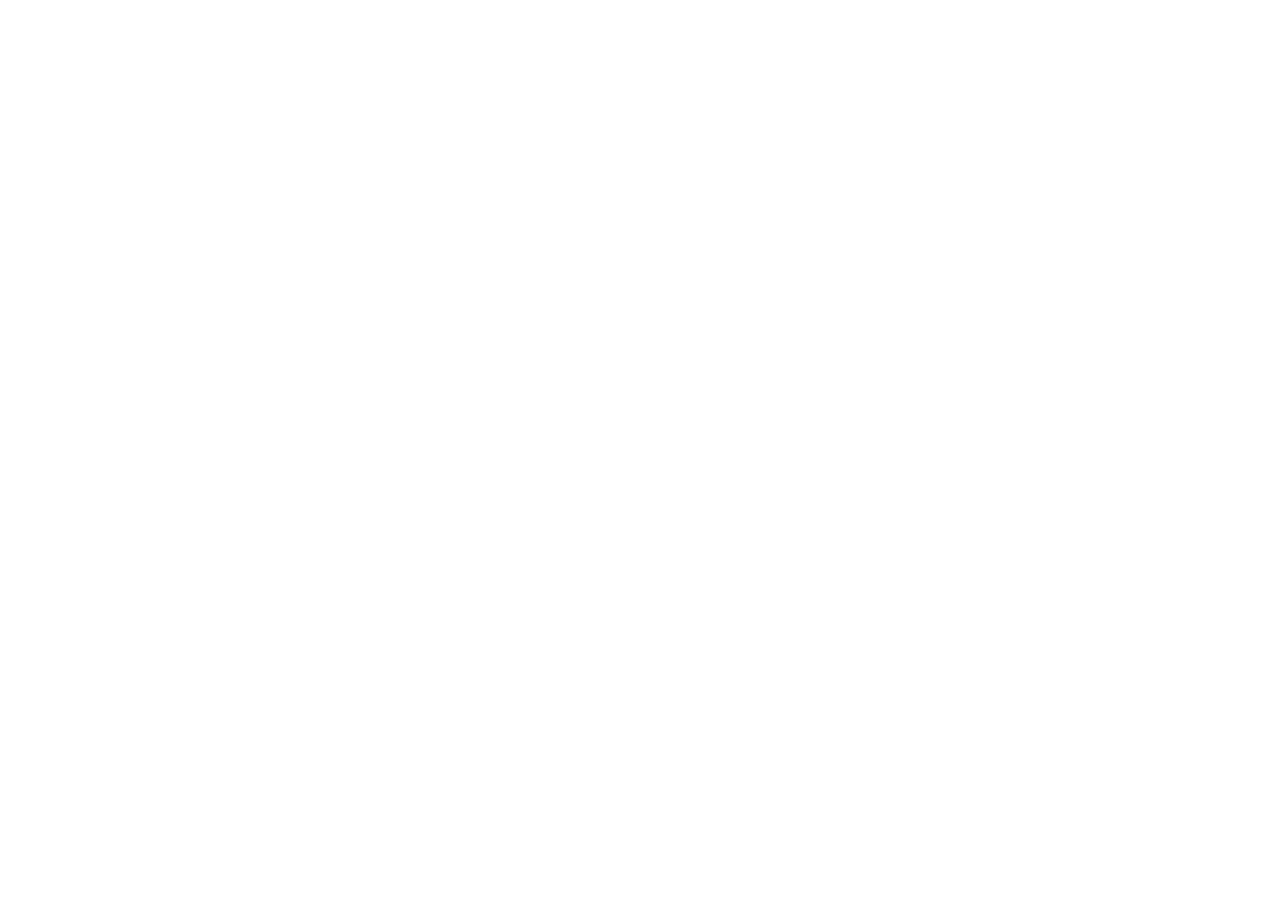
==== index.html @ be218fe6 "conectar fonts" ====
<!doctype html>
<html lang="pt-PT">
  <head>
    <meta charset="UTF-8" />
    <meta name="viewport" content="width=device-width, initial-scale=1.0" />
    <meta
      name="description"
      content="Website da Cafeteria TriplePeaks, um espaço para apreciar café de qualidade e momentos únicos."
    />
    <meta name="author" content="Igor Gomes" />
    <link rel="stylesheet" href="vendor/normalize.css" />
    <link rel="stylesheet" href="pages/index.css" />
    <link rel="icon" href="./favicon.ico" type="image/x-icon" />
    <link rel="stylesheet" href="pages/index.css" />
    <link rel="preconnect" href="https://fonts.googleapis.com" />
    <link rel="preconnect" href="https://fonts.gstatic.com" crossorigin />

    <link
      href="https://fonts.googleapis.com/css2?family=Inter:wght@400;700&family=Noto+Serif:wght@400;700&display=swap"
      rel="stylesheet"
    />
    <title>Coffee Shop TriplePeaks</title>
  </head>
  <body>
    <div class="page">
      <header class="header"></header>

      <main class="content">
        <section class="recipes"></section>
        <section class="reservation"></section>
      </main>

      <footer class="footer"></footer>
    </div>
  </body>
</html>
---- pages/index.css ----
.page {
  min-width: 1100px;
  max-width: 1600px;
  margin: 0 auto;
  font-family: "Inter", Arial, sans-serif;
  font-size: 16px;
  line-height: 20px;
}
.serif-text {
  font-family: "Noto Serif", "Times New Roman", serif;
}
---- pages/index.css ----
.page {
  min-width: 1100px;
  max-width: 1600px;
  margin: 0 auto;
  font-family: "Inter", Arial, sans-serif;
  font-size: 16px;
  line-height: 20px;
}
.serif-text {
  font-family: "Noto Serif", "Times New Roman", serif;
}
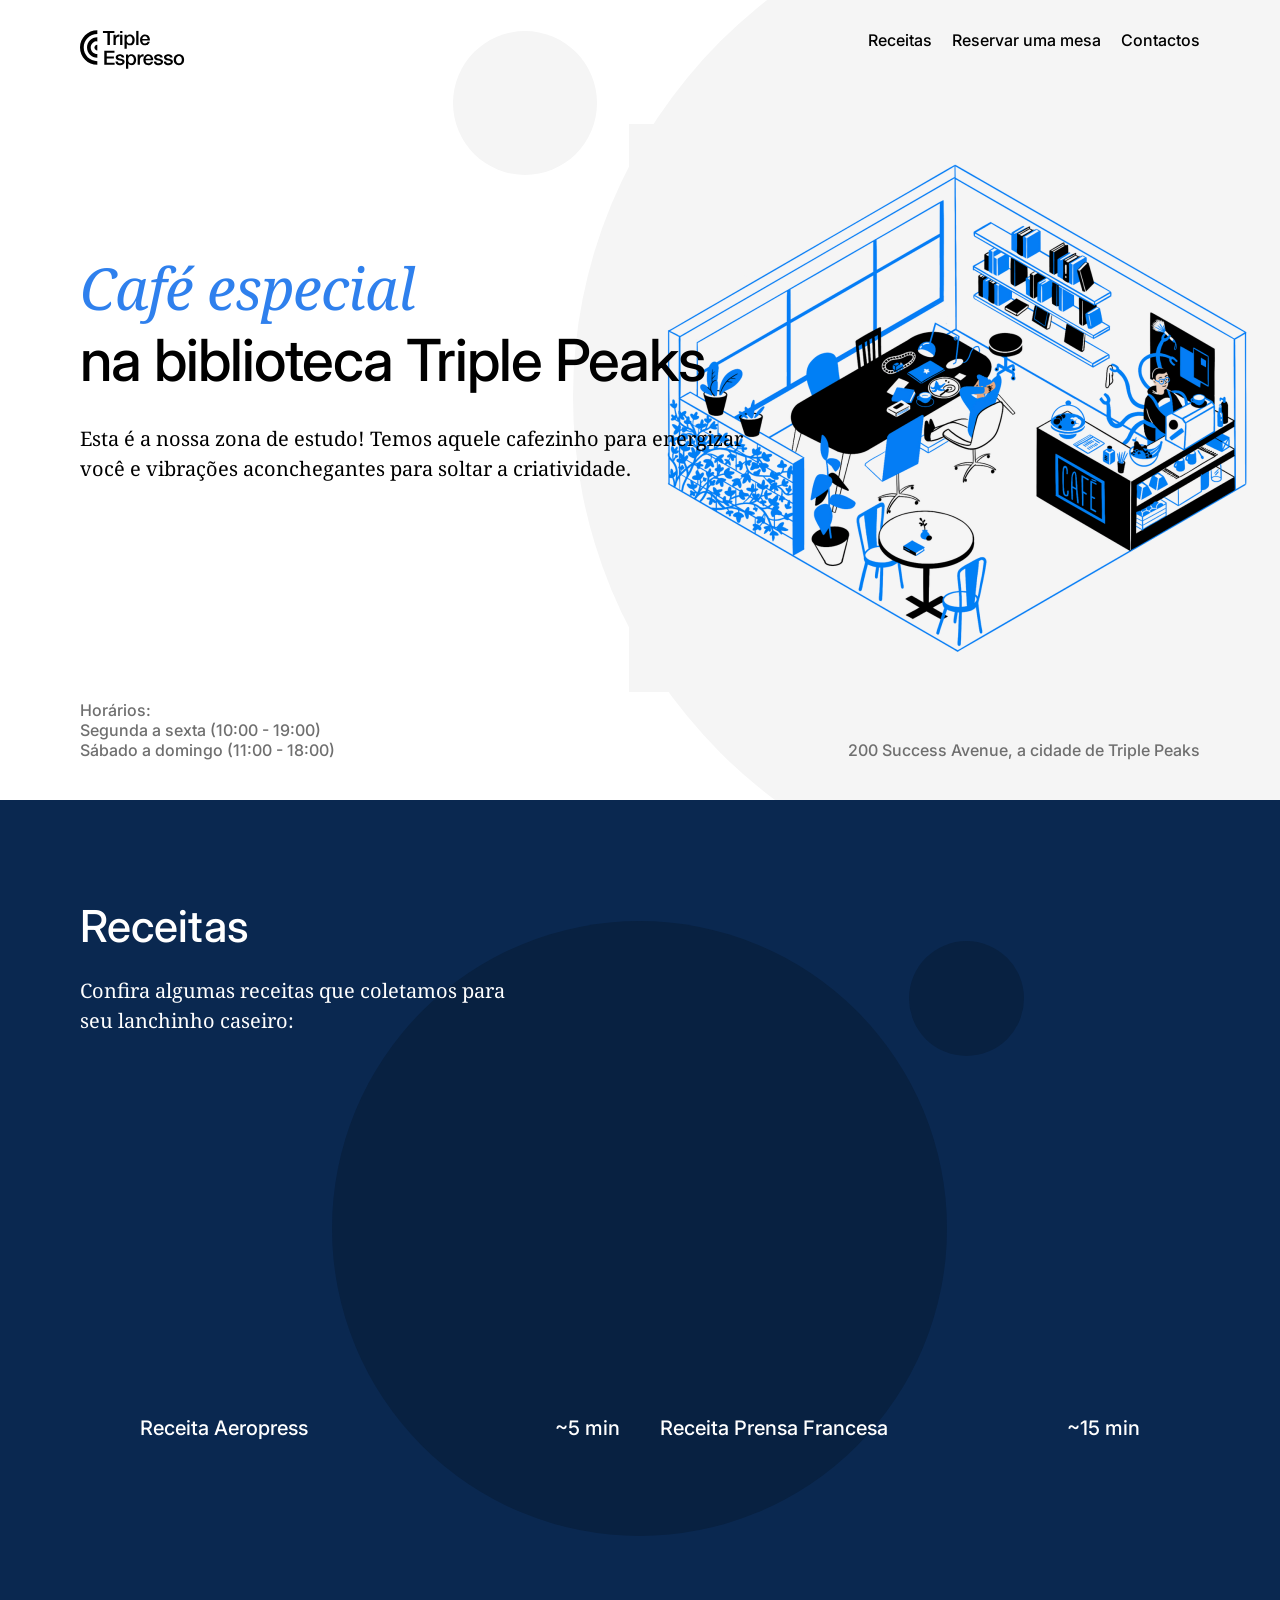
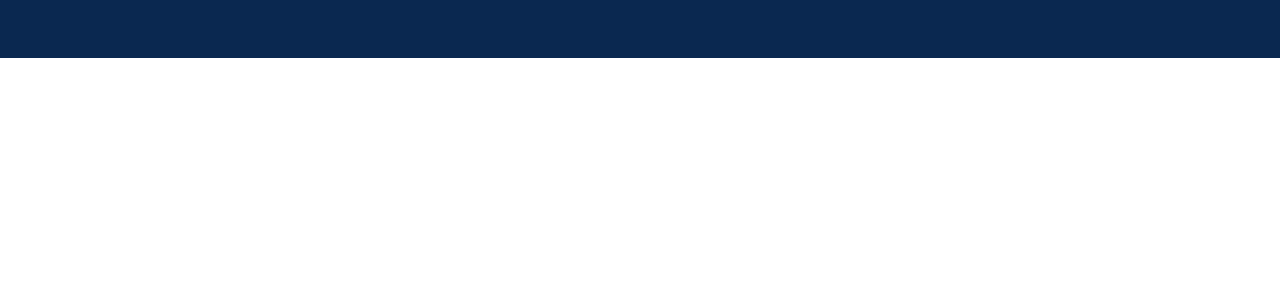
==== commit 1714f620: "pt2 sprint 4" ====
--- a/index.html
+++ b/index.html
@@ -3,34 +3,134 @@
   <head>
     <meta charset="UTF-8" />
     <meta name="viewport" content="width=device-width, initial-scale=1.0" />
+    <link rel="stylesheet" href="./vendor/normalize.css" />
+    <link rel="stylesheet" href="./pages/index.css" />
+
     <meta
       name="description"
       content="Website da Cafeteria TriplePeaks, um espaço para apreciar café de qualidade e momentos únicos."
     />
     <meta name="author" content="Igor Gomes" />
-    <link rel="stylesheet" href="vendor/normalize.css" />
-    <link rel="stylesheet" href="pages/index.css" />
+    <meta
+      name="keywords"
+      content="cafeteria, café, coffee shop, TriplePeaks, Igor Gomes"
+    />
+
     <link rel="icon" href="./favicon.ico" type="image/x-icon" />
-    <link rel="stylesheet" href="pages/index.css" />
+
     <link rel="preconnect" href="https://fonts.googleapis.com" />
     <link rel="preconnect" href="https://fonts.gstatic.com" crossorigin />
-
     <link
-      href="https://fonts.googleapis.com/css2?family=Inter:wght@400;700&family=Noto+Serif:wght@400;700&display=swap"
+      href="https://fonts.googleapis.com/css2?family=Inter:wght@400;500;700&family=Noto+Serif:wght@400;700&display=swap"
       rel="stylesheet"
     />
+
     <title>Coffee Shop TriplePeaks</title>
   </head>
   <body>
     <div class="page">
-      <header class="header"></header>
+      <header class="header" id="home">
+        <nav class="nav">
+          <img
+            class="nav__logo"
+            src="./images/logo_coffeeshop_dark.svg"
+            alt="Logótipo do café Triple Peaks"
+          />
+
+          <ul class="nav__links">
+            <li><a class="nav__link" href="#recipes">Receitas</a></li>
+            <li>
+              <a class="nav__link" href="#reservation">Reservar uma mesa</a>
+            </li>
+            <li><a class="nav__link" href="#contacts">Contactos</a></li>
+          </ul>
+        </nav>
+
+        <h1 class="header__title">
+          <span class="header__span-accent">Café especial</span>
+          <span>na biblioteca Triple Peaks</span>
+        </h1>
+
+        <p class="header__description">
+          Esta é a nossa zona de estudo! Temos aquele cafezinho para energizar
+          você e vibrações aconchegantes para soltar a criatividade.
+        </p>
+
+        <img
+          class="header__image"
+          src="./images/inside_coffee_shop.png"
+          alt="Interior do café Triple Peaks"
+        />
+
+        <div class="header__footer">
+          <div class="header__paragraph">
+            <p class="header__footer-caption">Horários:</p>
+            <p class="header__footer-text">Segunda a sexta (10:00 - 19:00)</p>
+            <p class="header__footer-text">Sábado a domingo (11:00 - 18:00)</p>
+          </div>
+
+          <p class="header__paragraph header__paragraph_align_right">
+            200 Success Avenue, a cidade de Triple Peaks
+          </p>
+        </div>
+      </header>
 
       <main class="content">
-        <section class="recipes"></section>
-        <section class="reservation"></section>
+        <section class="recipes" id="recipes">
+          <h2 class="recipes__title">Receitas</h2>
+          <p class="recipes__subtitle">
+            Confira algumas receitas que coletamos para seu lanchinho caseiro:
+          </p>
+
+          <div class="recipes__videos">
+            <article class="recipes__video-item">
+              <iframe
+                class="recipes__iframe"
+                src="https://www.youtube.com/embed/j6VlT_jUVPc"
+                title="Receita Aeropress"
+                allow="
+                  accelerometer;
+                  autoplay;
+                  clipboard-write;
+                  encrypted-media;
+                  gyroscope;
+                  picture-in-picture;
+                "
+                allowfullscreen
+              ></iframe>
+              <div class="recipes__video-caption">
+                <p>Receita Aeropress</p>
+                <p>~5 min</p>
+              </div>
+            </article>
+
+            <article class="recipes__video-item">
+              <iframe
+                class="recipes__iframe"
+                src="https://www.youtube.com/embed/st571DYYTR8"
+                title="Receita Prensa Francesa"
+                allow="
+                  accelerometer;
+                  autoplay;
+                  clipboard-write;
+                  encrypted-media;
+                  gyroscope;
+                  picture-in-picture;
+                "
+                allowfullscreen
+              ></iframe>
+              <div class="recipes__video-caption">
+                <p>Receita Prensa Francesa</p>
+                <p>~15 min</p>
+              </div>
+            </article>
+          </div>
+        </section>
+
+        <section class="reservation" id="reservation"></section>
       </main>
 
-      <footer class="footer"></footer>
+      <footer class="footer" id="contacts"></footer>
     </div>
   </body>
 </html>
--- a/pages/index.css
+++ b/pages/index.css
@@ -5,7 +5,197 @@
   font-family: "Inter", Arial, sans-serif;
   font-size: 16px;
   line-height: 20px;
-}
+  color: #000000;
+}
+
 .serif-text {
   font-family: "Noto Serif", "Times New Roman", serif;
 }
+
+* {
+  box-sizing: border-box;
+}
+
+body,
+h1,
+h2,
+p,
+ul,
+li {
+  margin: 0;
+  padding: 0;
+}
+
+body {
+  background-color: #ffffff;
+}
+
+.nav {
+  display: flex;
+  justify-content: space-between;
+  align-items: flex-start;
+  padding-top: 30px;
+  position: relative;
+  z-index: 2;
+}
+
+.nav__logo {
+  width: 105px;
+  height: 39px;
+}
+
+.nav__links {
+  list-style: none;
+  display: flex;
+  column-gap: 20px;
+}
+
+.nav__link {
+  color: #000000;
+  text-decoration: none;
+  font-weight: 500;
+}
+
+.header {
+  min-height: 720px;
+  max-height: 800px;
+  height: 100vh;
+  padding: 0 80px 40px;
+  display: flex;
+  flex-direction: column;
+  position: relative;
+  background-color: #ffffff;
+  background-image: url("../images/background_header.svg");
+  background-size: cover;
+  background-position: center;
+  background-repeat: no-repeat;
+  overflow: hidden;
+}
+
+.header__title {
+  max-width: 709px;
+  margin-top: 183px;
+  font-size: 58px;
+  line-height: 72px;
+  font-weight: 500;
+  letter-spacing: -1px;
+  position: relative;
+  z-index: 2;
+}
+
+.header__title span {
+  display: block;
+}
+
+.header__span-accent {
+  color: #2f80ed;
+  font-family: "Noto Serif", "Times New Roman", serif;
+  font-style: italic;
+  font-weight: 400;
+}
+
+.header__description {
+  max-width: 683px;
+  margin-top: 28px;
+  font-family: "Noto Serif", "Times New Roman", serif;
+  font-size: 20px;
+  line-height: 30px;
+  position: relative;
+  z-index: 2;
+}
+
+.header__image {
+  width: 646px;
+  height: 568px;
+  position: absolute;
+  top: 124px;
+  right: 5px;
+}
+
+.header__footer {
+  margin-top: auto;
+  display: flex;
+  justify-content: space-between;
+  align-items: flex-end;
+  gap: 40px;
+  position: relative;
+  z-index: 2;
+}
+
+.header__paragraph {
+  color: #6f6f6f;
+  font-weight: 500;
+}
+
+.header__footer-caption {
+  margin-bottom: 0;
+}
+
+.header__footer-text + .header__footer-text {
+  margin-top: 0;
+}
+
+.header__paragraph_align_right {
+  margin-left: auto;
+  text-align: right;
+  white-space: nowrap;
+}
+
+.recipes {
+  padding: 100px 80px 215px;
+  background-color: #0a2850;
+  background-image: url("../images/background_recipes.svg");
+  background-size: cover;
+  background-position: center;
+  background-repeat: no-repeat;
+}
+
+.recipes__title {
+  max-width: 580px;
+  color: #ffffff;
+  font-size: 44px;
+  line-height: 52px;
+  font-weight: 500;
+}
+
+.recipes__subtitle {
+  max-width: 438px;
+  margin-top: 24px;
+  color: #ffffff;
+  font-family: "Noto Serif", "Times New Roman", serif;
+  font-size: 20px;
+  line-height: 30px;
+}
+
+.recipes__videos {
+  margin: 80px auto 0;
+  display: flex;
+  justify-content: center;
+  column-gap: 40px;
+}
+
+.recipes__video-item {
+  display: flex;
+  flex-direction: column;
+}
+
+.recipes__iframe {
+  width: 480px;
+  height: 273px;
+  border: none;
+}
+
+.recipes__video-caption {
+  margin-top: 24px;
+  display: flex;
+  justify-content: space-between;
+  color: #ffffff;
+  font-size: 20px;
+  line-height: 30px;
+  font-weight: 500;
+}
+
+.reservation,
+.footer {
+  min-height: 120px;
+}
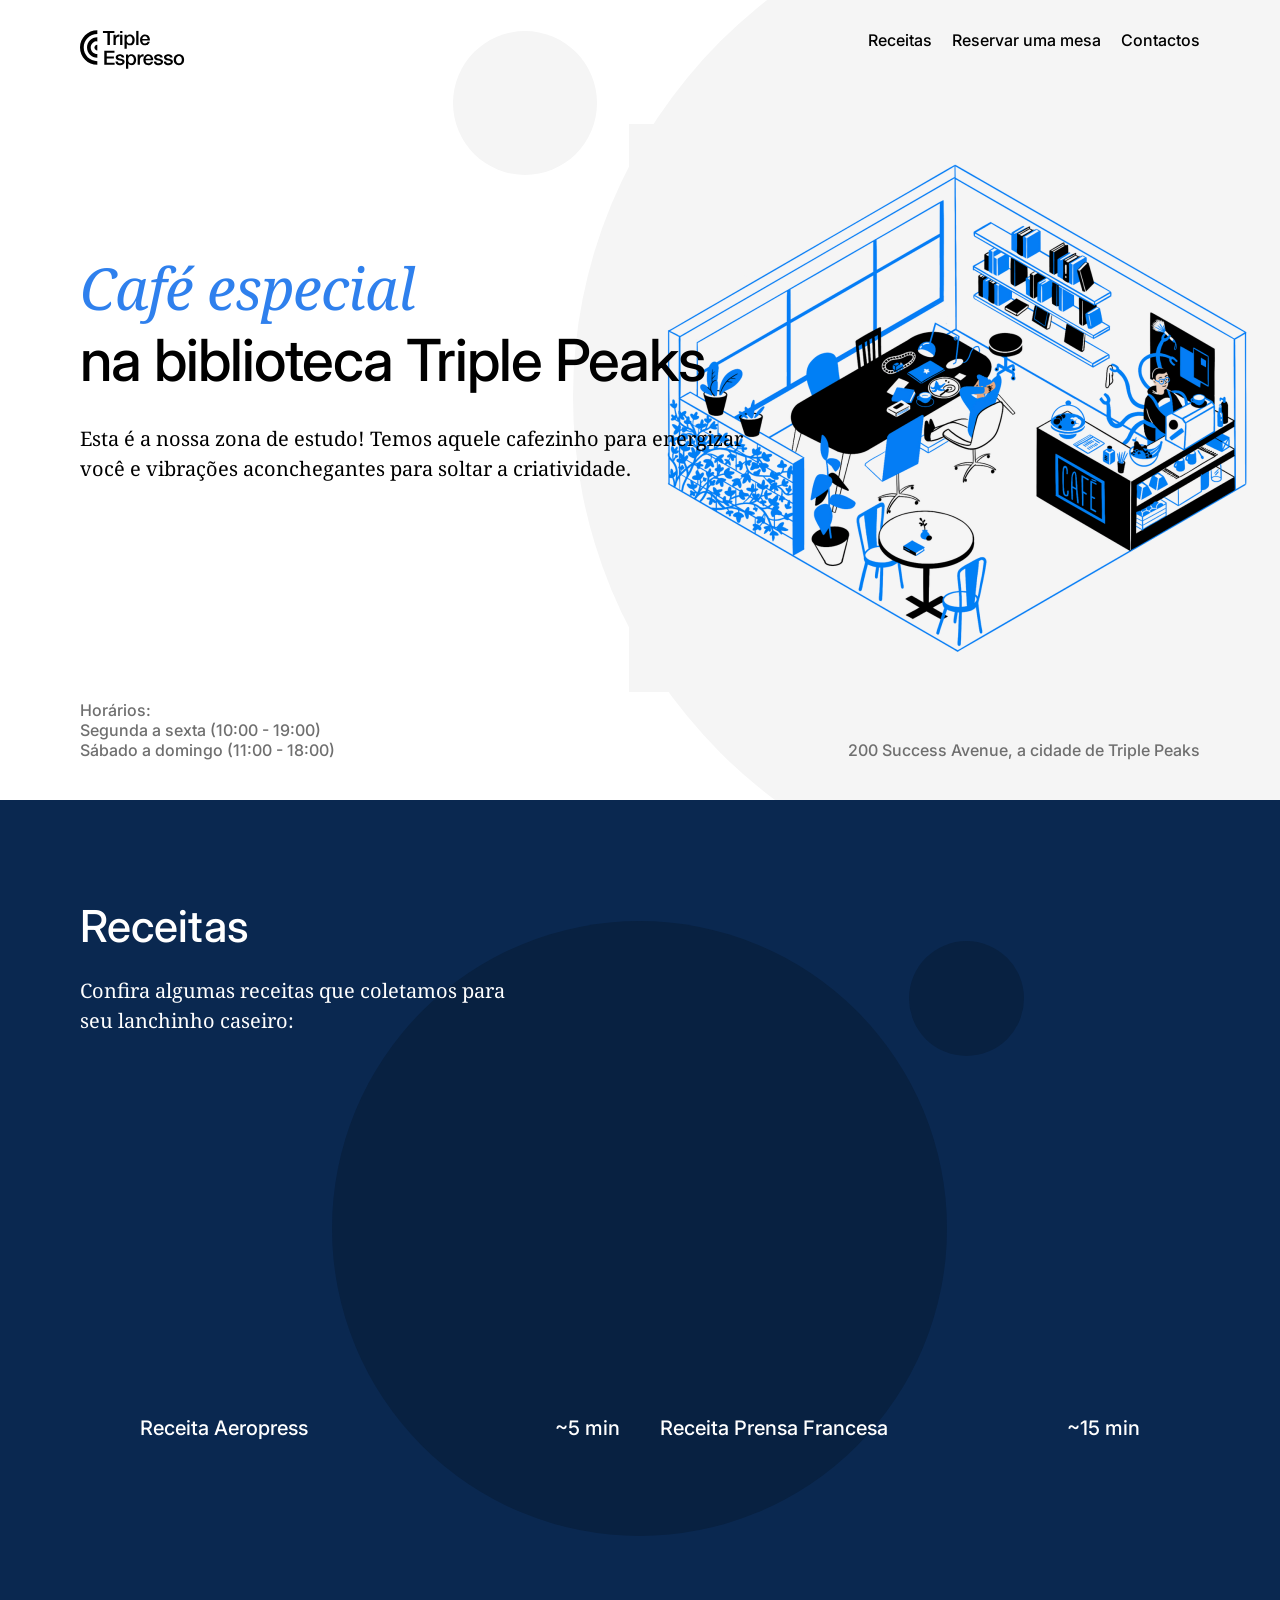
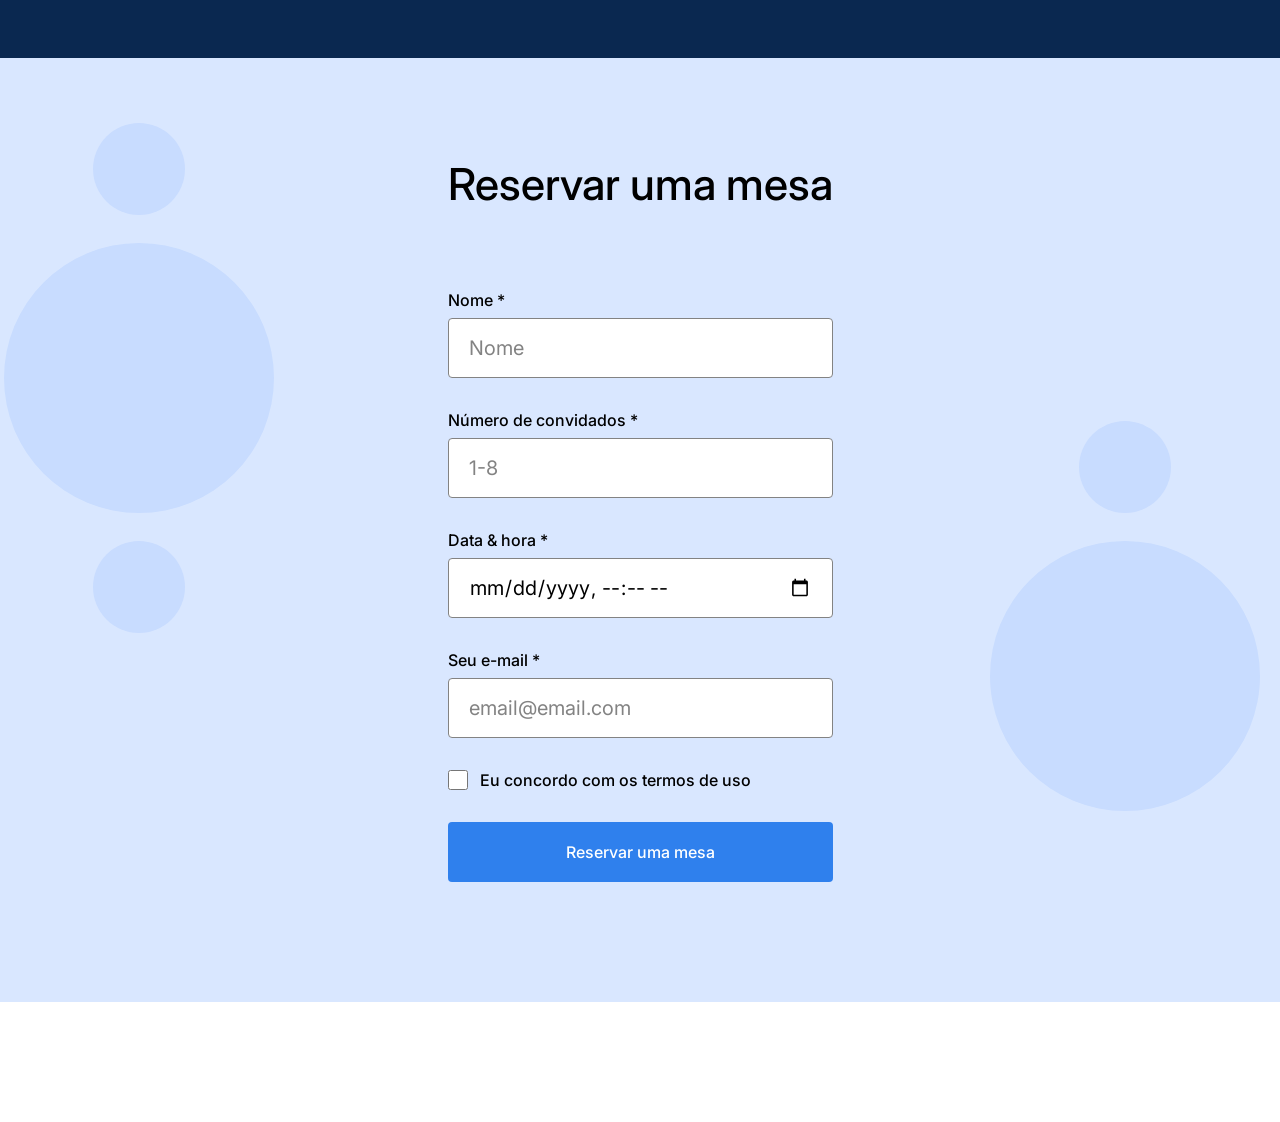
==== commit 902e3f06: "adiciona form" ====
--- a/index.html
+++ b/index.html
@@ -63,12 +63,9 @@
         />
 
         <div class="header__footer">
-          <div class="header__paragraph">
-            <p class="header__footer-caption">Horários:</p>
-            <p class="header__footer-text">Segunda a sexta (10:00 - 19:00)</p>
-            <p class="header__footer-text">Sábado a domingo (11:00 - 18:00)</p>
-          </div>
-
+          <p class="header__paragraph">Horários:</p>
+          <p class="header__paragraph">Segunda a sexta (10:00 - 19:00)</p>
+          <p class="header__paragraph">Sábado a domingo (11:00 - 18:00)</p>
           <p class="header__paragraph header__paragraph_align_right">
             200 Success Avenue, a cidade de Triple Peaks
           </p>
@@ -127,7 +124,78 @@
           </div>
         </section>
 
-        <section class="reservation" id="reservation"></section>
+        <section class="reservation" id="reservation">
+          <h2 class="reservation__title">Reservar uma mesa</h2>
+
+          <form class="reservation__form form">
+            <fieldset class="form__fieldset">
+              <label class="form__label" for="reservation-name">Nome *</label>
+              <input
+                class="form__input"
+                type="text"
+                id="reservation-name"
+                name="name"
+                placeholder="Nome"
+                required
+              />
+
+              <label class="form__label" for="reservation-guests">
+                Número de convidados *
+              </label>
+              <input
+                class="form__input"
+                type="number"
+                id="reservation-guests"
+                name="guests"
+                placeholder="1-8"
+                min="1"
+                max="8"
+                required
+              />
+
+              <label class="form__label" for="reservation-datetime">
+                Data & hora *
+              </label>
+              <input
+                class="form__input"
+                type="datetime-local"
+                id="reservation-datetime"
+                name="datetime"
+                required
+              />
+
+              <label class="form__label" for="reservation-email">
+                Seu e-mail *
+              </label>
+              <input
+                class="form__input"
+                type="email"
+                id="reservation-email"
+                name="email"
+                placeholder="email@email.com"
+                required
+              />
+
+              <label
+                class="form__label form__label_type_checkbox"
+                for="reservation-terms"
+              >
+                <input
+                  class="form__checkbox"
+                  type="checkbox"
+                  id="reservation-terms"
+                  name="terms"
+                  required
+                />
+                Eu concordo com os termos de uso
+              </label>
+
+              <button class="form__button" type="submit">
+                Reservar uma mesa
+              </button>
+            </fieldset>
+          </form>
+        </section>
       </main>
 
       <footer class="footer" id="contacts"></footer>
--- a/pages/index.css
+++ b/pages/index.css
@@ -21,7 +21,8 @@
 h2,
 p,
 ul,
-li {
+li,
+fieldset {
   margin: 0;
   padding: 0;
 }
@@ -114,10 +115,9 @@
 
 .header__footer {
   margin-top: auto;
-  display: flex;
-  justify-content: space-between;
-  align-items: flex-end;
-  gap: 40px;
+  display: grid;
+  grid-template-columns: 1fr auto;
+  align-items: end;
   position: relative;
   z-index: 2;
 }
@@ -127,18 +127,12 @@
   font-weight: 500;
 }
 
-.header__footer-caption {
-  margin-bottom: 0;
-}
-
-.header__footer-text + .header__footer-text {
-  margin-top: 0;
-}
-
 .header__paragraph_align_right {
-  margin-left: auto;
+  grid-column: 2;
+  grid-row: 1 / 4;
+  align-self: end;
+  white-space: nowrap;
   text-align: right;
-  white-space: nowrap;
 }
 
 .recipes {
@@ -195,7 +189,88 @@
   font-weight: 500;
 }
 
-.reservation,
+.reservation {
+  padding: 100px 0 120px;
+  background-color: #d9e7ff;
+  background-image: url("../images/background_reservation.svg");
+  background-size: cover;
+  background-position: center;
+  background-repeat: no-repeat;
+}
+
+.reservation__title {
+  max-width: 385px;
+  margin: 0 auto 80px;
+  font-size: 44px;
+  line-height: 52px;
+  font-weight: 500;
+  text-align: center;
+  white-space: nowrap;
+}
+
+.reservation__form {
+  max-width: 385px;
+  margin: 0 auto;
+}
+
+.form__fieldset {
+  border: 0;
+}
+
+.form__label {
+  display: block;
+  margin-bottom: 8px;
+  font-weight: 500;
+}
+
+.form__input {
+  width: 100%;
+  height: 60px;
+  margin-bottom: 32px;
+  padding: 15px 20px;
+  border: 1px solid #838383;
+  border-radius: 4px;
+  font-family: "Inter", Arial, sans-serif;
+  font-size: 20px;
+  line-height: 30px;
+}
+
+.form__input::placeholder {
+  color: #838383;
+}
+
+.form__label_type_checkbox {
+  display: flex;
+  align-items: center;
+  column-gap: 12px;
+  margin-bottom: 32px;
+}
+
+.form__checkbox {
+  width: 20px;
+  height: 20px;
+  margin: 0;
+  border-radius: 2px;
+}
+
+.form__button {
+  width: 100%;
+  height: 60px;
+  border: none;
+  border-radius: 4px;
+  background-color: #2f80ed;
+  color: #ffffff;
+  font-family: "Inter", Arial, sans-serif;
+  font-size: 16px;
+  line-height: 20px;
+  font-weight: 500;
+  cursor: pointer;
+}
+
+.form__button:hover {
+  opacity: 0.7;
+}
+
 .footer {
   min-height: 120px;
 }
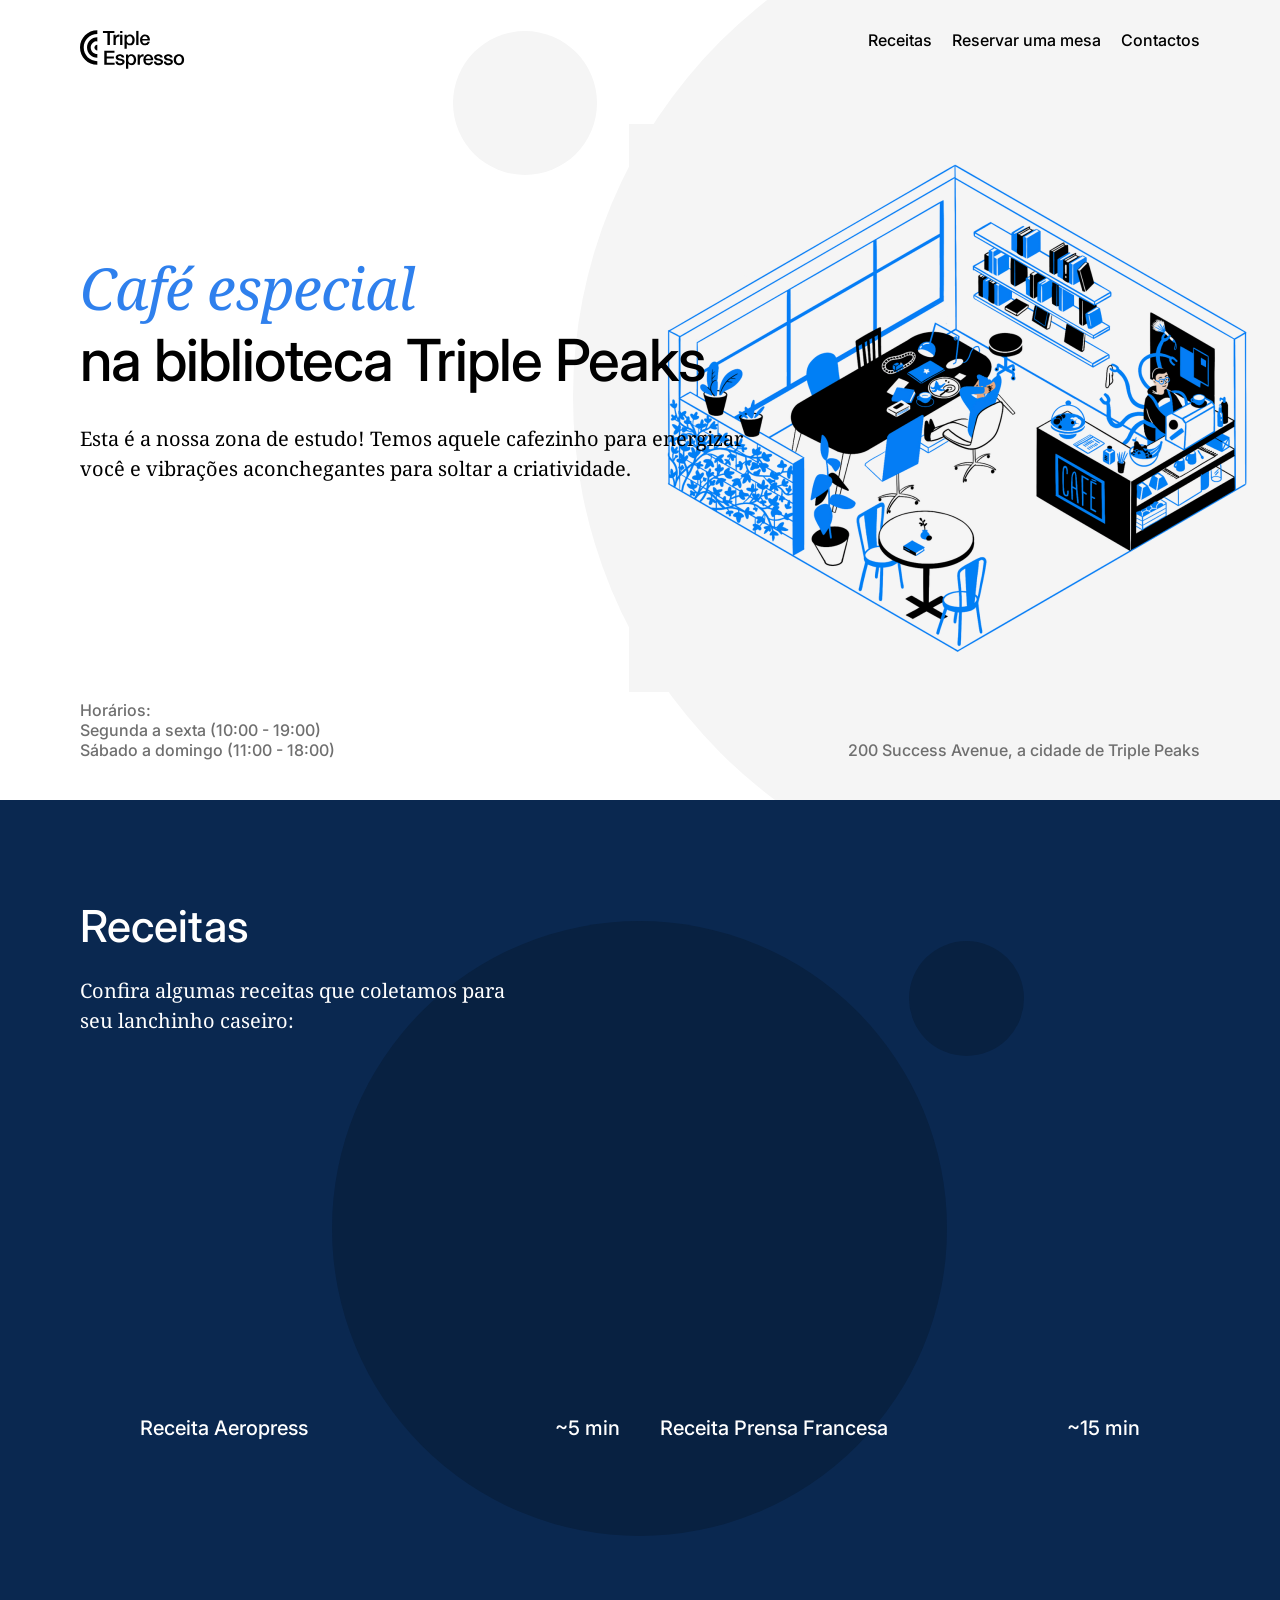
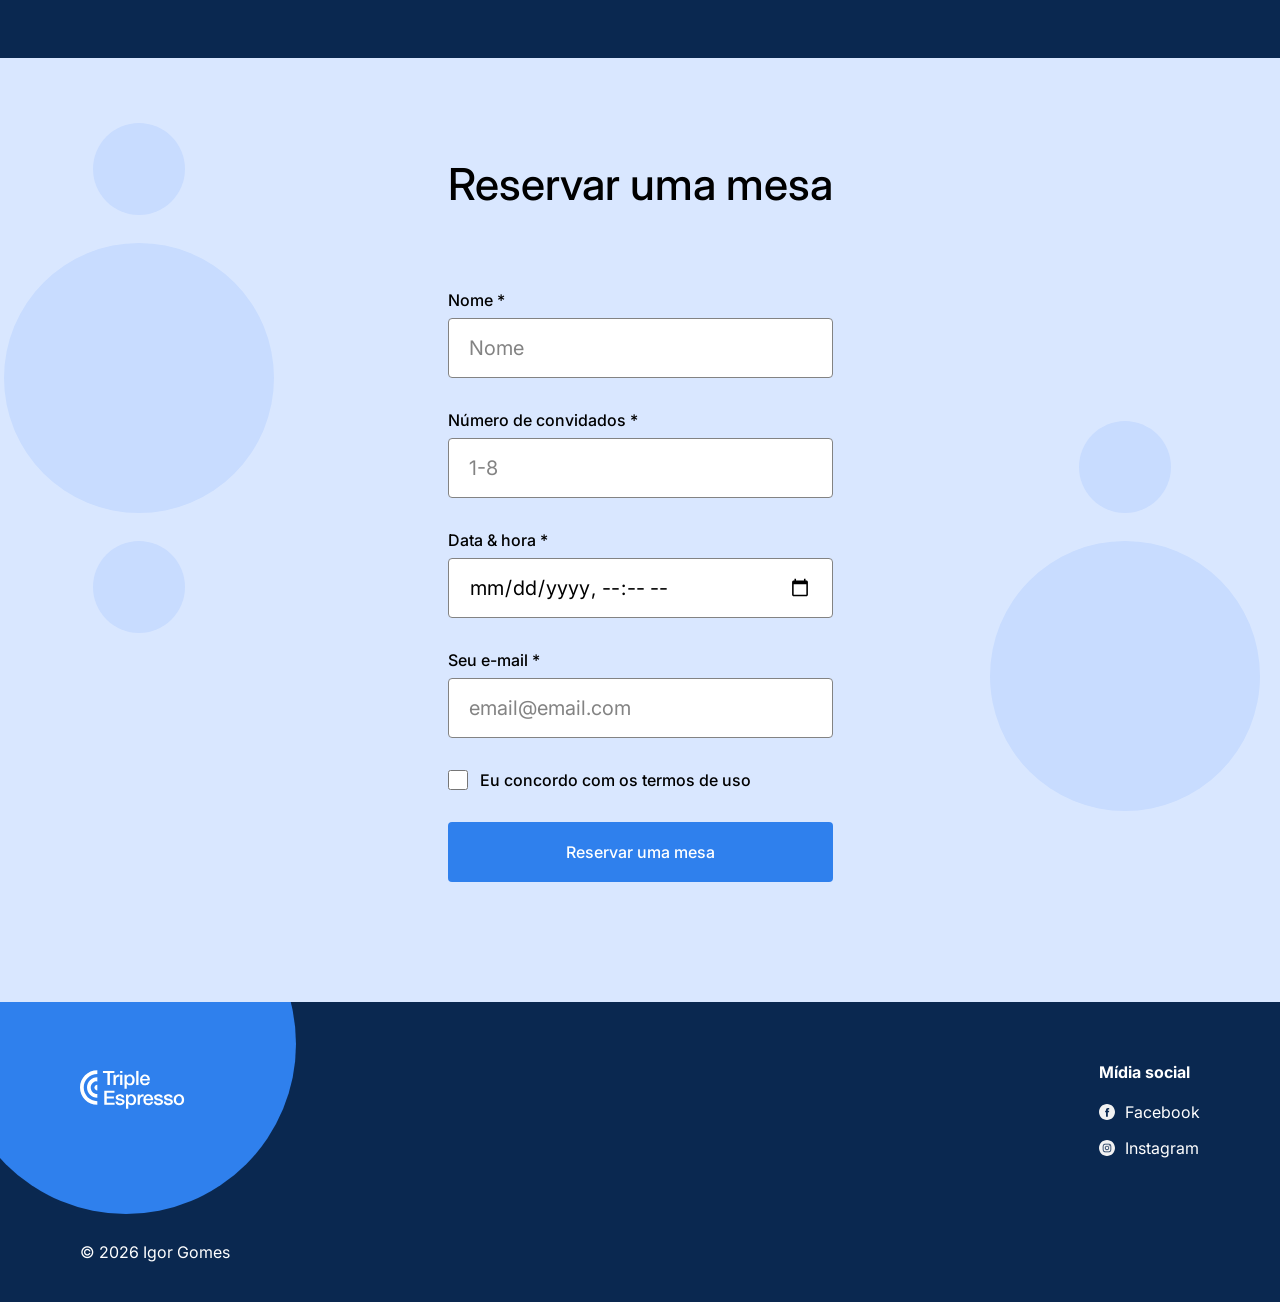
==== commit a4716e5c: "p4.4 sprint" ====
--- a/index.html
+++ b/index.html
@@ -3,7 +3,7 @@
   <head>
     <meta charset="UTF-8" />
     <meta name="viewport" content="width=device-width, initial-scale=1.0" />
-    <link rel="stylesheet" href="./vendor/normalize.css" />
+
     <link rel="stylesheet" href="./pages/index.css" />
 
     <meta
@@ -198,7 +198,45 @@
         </section>
       </main>
 
-      <footer class="footer" id="contacts"></footer>
+      <footer class="footer" id="contacts">
+        <div class="footer__content">
+          <img
+            class="footer__logo"
+            src="./images/logo_coffeeshop_light.svg"
+            alt="Logótipo do café Triple Peaks"
+          />
+
+          <div class="footer__circle"></div>
+
+          <div class="footer__social">
+            <h3 class="footer__social-heading">Mídia social</h3>
+            <ul class="footer__list">
+              <li class="footer__list-item">
+                <a class="footer__social-link" href="#">
+                  <img
+                    class="footer__social-icon"
+                    src="./images/facebook_white.svg"
+                    alt="Facebook"
+                  />
+                  Facebook
+                </a>
+              </li>
+              <li class="footer__list-item">
+                <a class="footer__social-link" href="#">
+                  <img
+                    class="footer__social-icon"
+                    src="./images/instagram_white.svg"
+                    alt="Instagram"
+                  />
+                  Instagram
+                </a>
+              </li>
+            </ul>
+          </div>
+
+          <p class="footer__copyright">© 2026 Igor Gomes</p>
+        </div>
+      </footer>
     </div>
   </body>
 </html>
